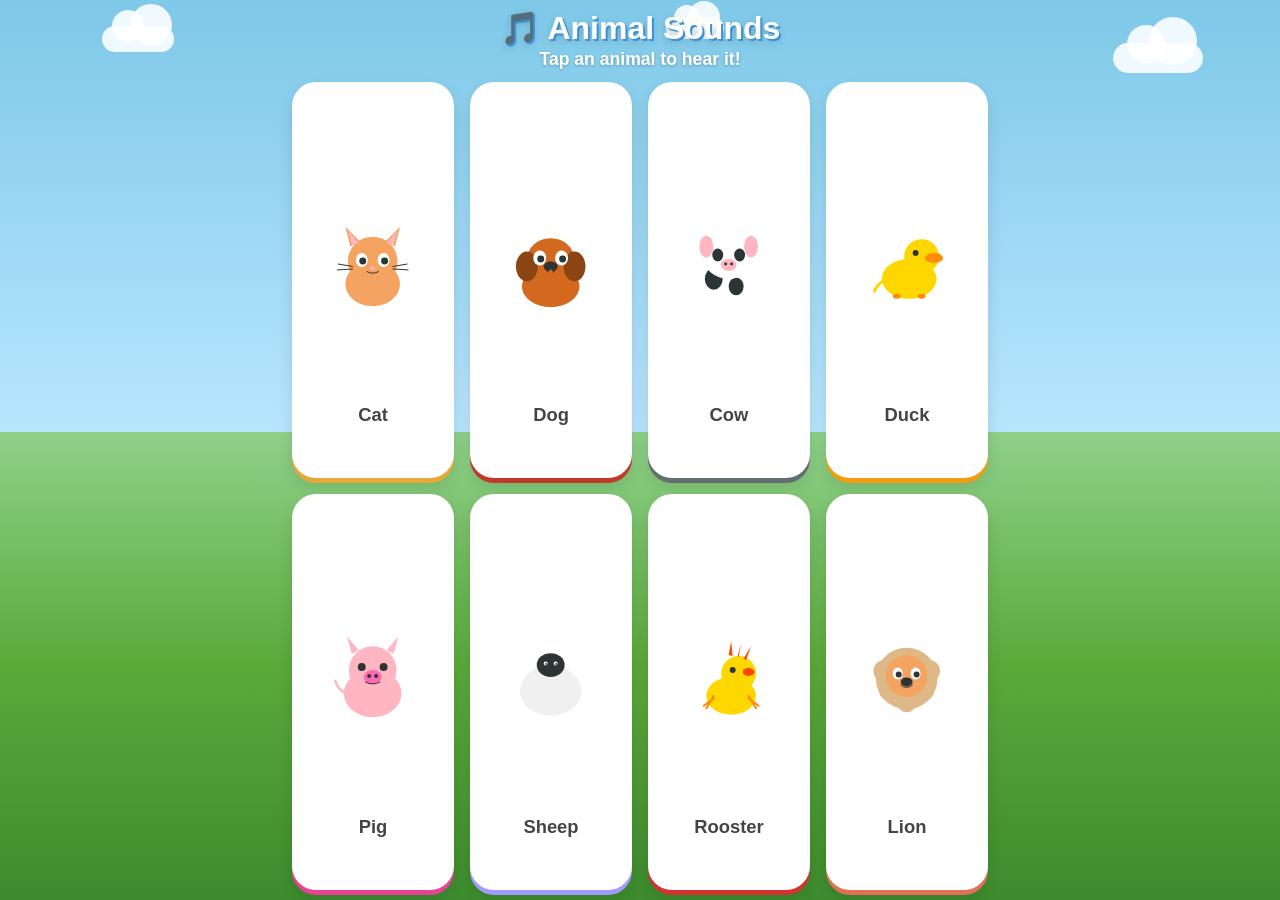
==== animal-sounds.html @ bfddfcd3 "Pack Animal Sounds into one WhatsApp-shareable HTML file - Embed CSS, pictures, and MP3s so the page" ====
<!DOCTYPE html>
<html lang="en">
<head>
  <meta charset="UTF-8">
  <meta name="viewport" content="width=device-width, initial-scale=1, maximum-scale=1, user-scalable=no, viewport-fit=cover">
  <meta name="apple-mobile-web-app-capable" content="yes">
  <meta name="mobile-web-app-capable" content="yes">
  <meta name="apple-mobile-web-app-status-bar-style" content="black-translucent">
  <meta name="theme-color" content="#87CEEB">
  <meta name="format-detection" content="telephone=no">
  <title>Animal Sounds</title>
  <style>
    *, *::before, *::after {
      box-sizing: border-box;
      margin: 0;
      padding: 0;
    }

    html, body {
      height: 100%;
      overflow: hidden;
      -webkit-tap-highlight-color: transparent;
      touch-action: manipulation;
      user-select: none;
      -webkit-user-select: none;
    }

    body {
      font-family: "Chalkboard SE", "Comic Sans MS", "Segoe UI", sans-serif;
      background: linear-gradient(180deg, #7ec8e8 0%, #b8e6ff 48%, #8fd18a 48%, #5aaa3a 100%);
      min-height: 100dvh;
      min-height: 100svh;
      position: relative;
    }

    .sky {
      position: fixed;
      inset: 0 0 52% 0;
      pointer-events: none;
      z-index: 0;
    }

    .cloud {
      position: absolute;
      background: rgba(255,255,255,0.88);
      border-radius: 50px;
      animation: float 8s ease-in-out infinite;
    }
    .cloud::before, .cloud::after {
      content: "";
      position: absolute;
      background: inherit;
      border-radius: 50%;
    }
    .cloud-1 { width: 72px; height: 26px; top: 6%; left: 8%; }
    .cloud-1::before { width: 32px; height: 32px; top: -16px; left: 10px; }
    .cloud-1::after { width: 42px; height: 42px; top: -22px; left: 28px; }
    .cloud-2 { width: 90px; height: 30px; top: 10%; right: 6%; animation-delay: -3s; }
    .cloud-2::before { width: 38px; height: 38px; top: -18px; left: 14px; }
    .cloud-2::after { width: 48px; height: 48px; top: -26px; left: 36px; }
    .cloud-3 { width: 58px; height: 22px; top: 4%; left: 52%; animation-delay: -5s; }
    .cloud-3::before { width: 26px; height: 26px; top: -12px; left: 8px; }
    .cloud-3::after { width: 32px; height: 32px; top: -16px; left: 22px; }

    @keyframes float {
      0%, 100% { transform: translateX(0); }
      50% { transform: translateX(10px); }
    }

    .grass {
      position: fixed;
      bottom: 0; left: 0; right: 0;
      height: 52%;
      background: linear-gradient(180deg, #8fd18a 0%, #5aaa3a 50%, #3d8b2e 100%);
      z-index: 0;
      pointer-events: none;
    }

    .app {
      position: relative;
      z-index: 1;
      height: 100dvh;
      height: 100svh;
      max-width: 720px;
      margin: 0 auto;
      padding:
        max(8px, env(safe-area-inset-top))
        max(12px, env(safe-area-inset-right))
        max(10px, env(safe-area-inset-bottom))
        max(12px, env(safe-area-inset-left));
      display: flex;
      flex-direction: column;
      gap: 8px;
    }

    .header {
      text-align: center;
      flex-shrink: 0;
      padding: 2px 4px 4px;
    }

    .title {
      font-size: clamp(1.35rem, 5.5vw, 2rem);
      color: #fff;
      text-shadow: 2px 2px 0 #3f8fd4, 0 3px 8px rgba(0,0,0,0.18);
      line-height: 1.15;
    }

    .subtitle {
      margin-top: 2px;
      font-size: clamp(0.85rem, 3.4vw, 1.1rem);
      color: #fff;
      text-shadow: 0 1px 3px rgba(0,0,0,0.25);
      font-weight: 700;
    }

    .animals-grid {
      flex: 1;
      min-height: 0;
      display: grid;
      grid-template-columns: 1fr 1fr;
      grid-template-rows: repeat(4, 1fr);
      gap: clamp(8px, 2.2vw, 16px);
    }

    .animal-btn {
      appearance: none;
      border: none;
      cursor: pointer;
      background: #fff;
      border-radius: clamp(16px, 4vw, 24px);
      padding: clamp(6px, 1.8vw, 12px);
      display: flex;
      flex-direction: column;
      align-items: center;
      justify-content: center;
      gap: 2px;
      box-shadow:
        0 5px 0 var(--shadow-color, #ccc),
        0 8px 16px rgba(0,0,0,0.12);
      transition: transform 0.1s ease, box-shadow 0.1s ease;
      position: relative;
      overflow: hidden;
      min-height: 0;
    }

    .animal-btn:active,
    .animal-btn.playing {
      transform: translateY(4px);
      box-shadow:
        0 1px 0 var(--shadow-color, #ccc),
        0 3px 8px rgba(0,0,0,0.1);
    }

    .animal-btn.playing {
      background: #fffbe6;
    }

    .animal-svg {
      width: 72%;
      height: auto;
      max-height: 72%;
      flex: 1;
      min-height: 0;
      pointer-events: none;
      display: flex;
      align-items: center;
      justify-content: center;
    }

    .animal-svg svg {
      width: 100%;
      height: 100%;
      max-height: 100%;
    }

    .animal-name {
      font-size: clamp(0.85rem, 3.4vw, 1.15rem);
      font-weight: 700;
      color: #444;
      pointer-events: none;
      line-height: 1.1;
      flex-shrink: 0;
    }

    @keyframes bounce {
      0%, 100% { transform: scale(1); }
      30% { transform: scale(1.14); }
      60% { transform: scale(0.94); }
    }

    .animal-btn.bounce .animal-svg {
      animation: bounce 0.4s ease;
    }

    .ripple {
      position: absolute;
      border-radius: 50%;
      background: rgba(255, 220, 80, 0.45);
      transform: scale(0);
      animation: ripple 0.5s ease-out;
      pointer-events: none;
    }

    @keyframes ripple {
      to { transform: scale(2.6); opacity: 0; }
    }

    /* Landscape phones: 4 across, 2 down so everything still fits */
    @media (orientation: landscape) and (max-height: 560px) {
      .app { gap: 4px; }
      .header { padding: 0; }
      .subtitle { display: none; }
      .title { font-size: 1.15rem; }
      .animals-grid {
        grid-template-columns: repeat(4, 1fr);
        grid-template-rows: repeat(2, 1fr);
        gap: 8px;
      }
      .animal-name { font-size: 0.85rem; }
    }

    @media (max-height: 700px) {
      .subtitle { display: none; }
      .title { font-size: clamp(1.15rem, 5vw, 1.5rem); }
      .app { gap: 6px; }
    }

    @media (min-width: 700px) and (min-height: 700px) {
      .animals-grid {
        grid-template-columns: repeat(4, 1fr);
        grid-template-rows: repeat(2, 1fr);
      }
    }
  </style>
</head>
<body>
  <div class="sky">
    <div class="cloud cloud-1"></div>
    <div class="cloud cloud-2"></div>
    <div class="cloud cloud-3"></div>
  </div>

  <main class="app">
    <header class="header">
      <h1 class="title">🎵 Animal Sounds</h1>
      <p class="subtitle">Tap an animal to hear it!</p>
    </header>
    <div id="animals-grid" class="animals-grid" aria-label="Animal sounds"></div>
  </main>

  <div class="grass"></div>

  <script>
    const animals = [
      {
        id: "cat",
        name: "Cat",
        shadow: "#e8a838",
        sound: "[data-uri]",
        svg: `<svg viewBox="0 0 200 200" xmlns="http://www.w3.org/2000/svg"><ellipse cx="100" cy="130" rx="55" ry="45" fill="#F4A460"/><circle cx="100" cy="85" r="50" fill="#F4A460"/><polygon points="55,55 45,15 75,45" fill="#F4A460"/><polygon points="145,55 155,15 125,45" fill="#F4A460"/><polygon points="58,52 50,22 72,48" fill="#FFB6C1"/><polygon points="142,52 150,22 128,48" fill="#FFB6C1"/><ellipse cx="78" cy="82" rx="12" ry="14" fill="#fff"/><ellipse cx="122" cy="82" rx="12" ry="14" fill="#fff"/><circle cx="80" cy="84" r="7" fill="#2d3436"/><circle cx="124" cy="84" r="7" fill="#2d3436"/><ellipse cx="100" cy="98" rx="5" ry="4" fill="#FFB6C1"/><path d="M88,105 Q100,112 112,105" stroke="#2d3436" stroke-width="2" fill="none"/><line x1="60" y1="95" x2="30" y2="90" stroke="#2d3436" stroke-width="2"/><line x1="60" y1="100" x2="28" y2="102" stroke="#2d3436" stroke-width="2"/><line x1="140" y1="95" x2="170" y2="90" stroke="#2d3436" stroke-width="2"/><line x1="140" y1="100" x2="172" y2="102" stroke="#2d3436" stroke-width="2"/></svg>`
      },
      {
        id: "dog",
        name: "Dog",
        shadow: "#c0392b",
        sound: "[data-uri]",
        svg: `<svg viewBox="0 0 200 200" xmlns="http://www.w3.org/2000/svg"><ellipse cx="100" cy="135" rx="58" ry="42" fill="#D2691E"/><ellipse cx="100" cy="82" rx="48" ry="44" fill="#D2691E"/><ellipse cx="52" cy="95" rx="22" ry="30" fill="#8B4513"/><ellipse cx="148" cy="95" rx="22" ry="30" fill="#8B4513"/><ellipse cx="78" cy="78" rx="13" ry="15" fill="#fff"/><ellipse cx="122" cy="78" rx="13" ry="15" fill="#fff"/><circle cx="80" cy="80" r="7" fill="#2d3436"/><circle cx="124" cy="80" r="7" fill="#2d3436"/><ellipse cx="100" cy="95" rx="14" ry="10" fill="#2d3436"/><path d="M90,102 Q100,112 110,102" stroke="#2d3436" stroke-width="2" fill="none"/><path d="M100,105 Q100,125 85,130" stroke="#D2691E" stroke-width="8" fill="none" stroke-linecap="round"/></svg>`
      },
      {
        id: "cow",
        name: "Cow",
        shadow: "#636e72",
        sound: "[data-uri]",
        svg: `<svg viewBox="0 0 200 200" xmlns="http://www.w3.org/2000/svg"><ellipse cx="100" cy="130" rx="60" ry="45" fill="#fff"/><ellipse cx="70" cy="120" rx="18" ry="22" fill="#2d3436"/><ellipse cx="115" cy="135" rx="15" ry="18" fill="#2d3436"/><ellipse cx="100" cy="78" rx="50" ry="42" fill="#fff"/><ellipse cx="55" cy="55" rx="14" ry="22" fill="#FFB6C1"/><ellipse cx="145" cy="55" rx="14" ry="22" fill="#FFB6C1"/><ellipse cx="78" cy="72" rx="11" ry="13" fill="#2d3436"/><ellipse cx="122" cy="72" rx="11" ry="13" fill="#2d3436"/><ellipse cx="100" cy="92" rx="16" ry="12" fill="#FFB6C1"/><circle cx="94" cy="90" r="3" fill="#2d3436"/><circle cx="106" cy="90" r="3" fill="#2d3436"/></svg>`
      },
      {
        id: "duck",
        name: "Duck",
        shadow: "#f39c12",
        sound: "[data-uri]",
        svg: `<svg viewBox="0 0 200 200" xmlns="http://www.w3.org/2000/svg"><ellipse cx="105" cy="120" rx="55" ry="40" fill="#FFD700"/><circle cx="130" cy="75" r="35" fill="#FFD700"/><ellipse cx="155" cy="78" rx="18" ry="10" fill="#FF8C00"/><circle cx="118" cy="68" r="6" fill="#2d3436"/><path d="M60,120 Q40,130 35,145" stroke="#FFD700" stroke-width="6" fill="none" stroke-linecap="round"/><ellipse cx="80" cy="155" rx="8" ry="5" fill="#FF8C00"/><ellipse cx="130" cy="155" rx="8" ry="5" fill="#FF8C00"/></svg>`
      },
      {
        id: "pig",
        name: "Pig",
        shadow: "#e84393",
        sound: "[data-uri]",
        svg: `<svg viewBox="0 0 200 200" xmlns="http://www.w3.org/2000/svg"><ellipse cx="100" cy="125" rx="58" ry="48" fill="#FFB6C1"/><circle cx="100" cy="78" r="48" fill="#FFB6C1"/><polygon points="58,45 48,10 72,38" fill="#FFB6C1"/><polygon points="142,45 152,10 128,38" fill="#FFB6C1"/><circle cx="78" cy="72" r="8" fill="#2d3436"/><circle cx="122" cy="72" r="8" fill="#2d3436"/><ellipse cx="100" cy="92" rx="18" ry="14" fill="#FF69B4"/><circle cx="93" cy="90" r="4" fill="#2d3436"/><circle cx="107" cy="90" r="4" fill="#2d3436"/><path d="M85,102 Q100,110 115,102" stroke="#2d3436" stroke-width="2" fill="none"/><path d="M55,130 Q30,120 25,100" stroke="#FFB6C1" stroke-width="5" fill="none" stroke-linecap="round"/></svg>`
      },
      {
        id: "sheep",
        name: "Sheep",
        shadow: "#a29bfe",
        sound: "[data-uri]",
        svg: `<svg viewBox="0 0 200 200" xmlns="http://www.w3.org/2000/svg"><ellipse cx="100" cy="120" rx="62" ry="50" fill="#f0f0f0"/><circle cx="70" cy="105" r="22" fill="#f0f0f0"/><circle cx="130" cy="105" r="22" fill="#f0f0f0"/><circle cx="85" cy="85" r="20" fill="#f0f0f0"/><circle cx="115" cy="85" r="20" fill="#f0f0f0"/><circle cx="100" cy="72" r="18" fill="#f0f0f0"/><ellipse cx="100" cy="68" rx="28" ry="24" fill="#2d3436"/><circle cx="90" cy="65" r="4" fill="#fff"/><circle cx="110" cy="65" r="4" fill="#fff"/><circle cx="91" cy="66" r="2" fill="#2d3436"/><circle cx="111" cy="66" r="2" fill="#2d3436"/></svg>`
      },
      {
        id: "rooster",
        name: "Rooster",
        shadow: "#d63031",
        sound: "[data-uri]",
        svg: `<svg viewBox="0 0 200 200" xmlns="http://www.w3.org/2000/svg"><ellipse cx="105" cy="130" rx="50" ry="38" fill="#FFD700"/><circle cx="120" cy="85" r="35" fill="#FFD700"/><polygon points="130,55 145,30 135,58" fill="#FF4500"/><polygon points="120,52 125,25 118,50" fill="#FF4500"/><polygon points="108,50 105,20 100,48" fill="#FF4500"/><ellipse cx="140" cy="82" rx="12" ry="8" fill="#FF4500"/><circle cx="108" cy="78" r="6" fill="#2d3436"/><path d="M70,130 L55,155 M70,135 L50,150" stroke="#FF8C00" stroke-width="4" stroke-linecap="round"/><path d="M140,130 L155,155 M140,135 L160,150" stroke="#FF8C00" stroke-width="4" stroke-linecap="round"/></svg>`
      },
      {
        id: "lion",
        name: "Lion",
        shadow: "#e17055",
        sound: "[data-uri]",
        svg: `<svg viewBox="0 0 200 200" xmlns="http://www.w3.org/2000/svg"><circle cx="100" cy="95" r="62" fill="#DEB887"/><circle cx="55" cy="80" r="22" fill="#DEB887"/><circle cx="145" cy="80" r="22" fill="#DEB887"/><circle cx="65" cy="120" r="20" fill="#DEB887"/><circle cx="135" cy="120" r="20" fill="#DEB887"/><circle cx="100" cy="145" r="18" fill="#DEB887"/><circle cx="100" cy="90" r="42" fill="#F4A460"/><ellipse cx="82" cy="85" rx="10" ry="12" fill="#fff"/><ellipse cx="118" cy="85" rx="10" ry="12" fill="#fff"/><circle cx="84" cy="87" r="6" fill="#2d3436"/><circle cx="120" cy="87" r="6" fill="#2d3436"/><ellipse cx="100" cy="102" rx="12" ry="9" fill="#2d3436"/><path d="M88,108 Q100,118 112,108" stroke="#2d3436" stroke-width="2" fill="none"/></svg>`
      }
    ];

    const grid = document.getElementById("animals-grid");
    let currentAudio = null;
    let currentButton = null;

    function createRipple(button, event) {
      const rect = button.getBoundingClientRect();
      const size = Math.max(rect.width, rect.height);
      const ripple = document.createElement("span");
      ripple.className = "ripple";
      ripple.style.width = ripple.style.height = size + "px";
      const x = (event.clientX || (event.touches && event.touches[0].clientX) || rect.left + rect.width / 2) - rect.left - size / 2;
      const y = (event.clientY || (event.touches && event.touches[0].clientY) || rect.top + rect.height / 2) - rect.top - size / 2;
      ripple.style.left = x + "px";
      ripple.style.top = y + "px";
      button.appendChild(ripple);
      ripple.addEventListener("animationend", () => ripple.remove());
    }

    function stopCurrentSound() {
      if (currentAudio) {
        currentAudio.pause();
        currentAudio.currentTime = 0;
        currentAudio = null;
      }
      if (currentButton) {
        currentButton.classList.remove("playing");
        currentButton = null;
      }
    }

    function playAnimalSound(animal, button, event) {
      stopCurrentSound();
      button.classList.add("bounce", "playing");
      button.addEventListener("animationend", () => button.classList.remove("bounce"), { once: true });
      if (event) createRipple(button, event);

      const audio = new Audio(animal.sound);
      currentAudio = audio;
      currentButton = button;

      audio.addEventListener("ended", () => {
        button.classList.remove("playing");
        if (currentAudio === audio) {
          currentAudio = null;
          currentButton = null;
        }
      });

      audio.play().catch(() => button.classList.remove("playing"));
    }

    animals.forEach((animal) => {
      const button = document.createElement("button");
      button.className = "animal-btn";
      button.type = "button";
      button.setAttribute("aria-label", "Play " + animal.name + " sound");
      button.style.setProperty("--shadow-color", animal.shadow);
      button.innerHTML = '<div class="animal-svg">' + animal.svg + '</div><span class="animal-name">' + animal.name + "</span>";
      button.addEventListener("click", (event) => playAnimalSound(animal, button, event));
      grid.appendChild(button);
    });
  </script>
</body>
</html>
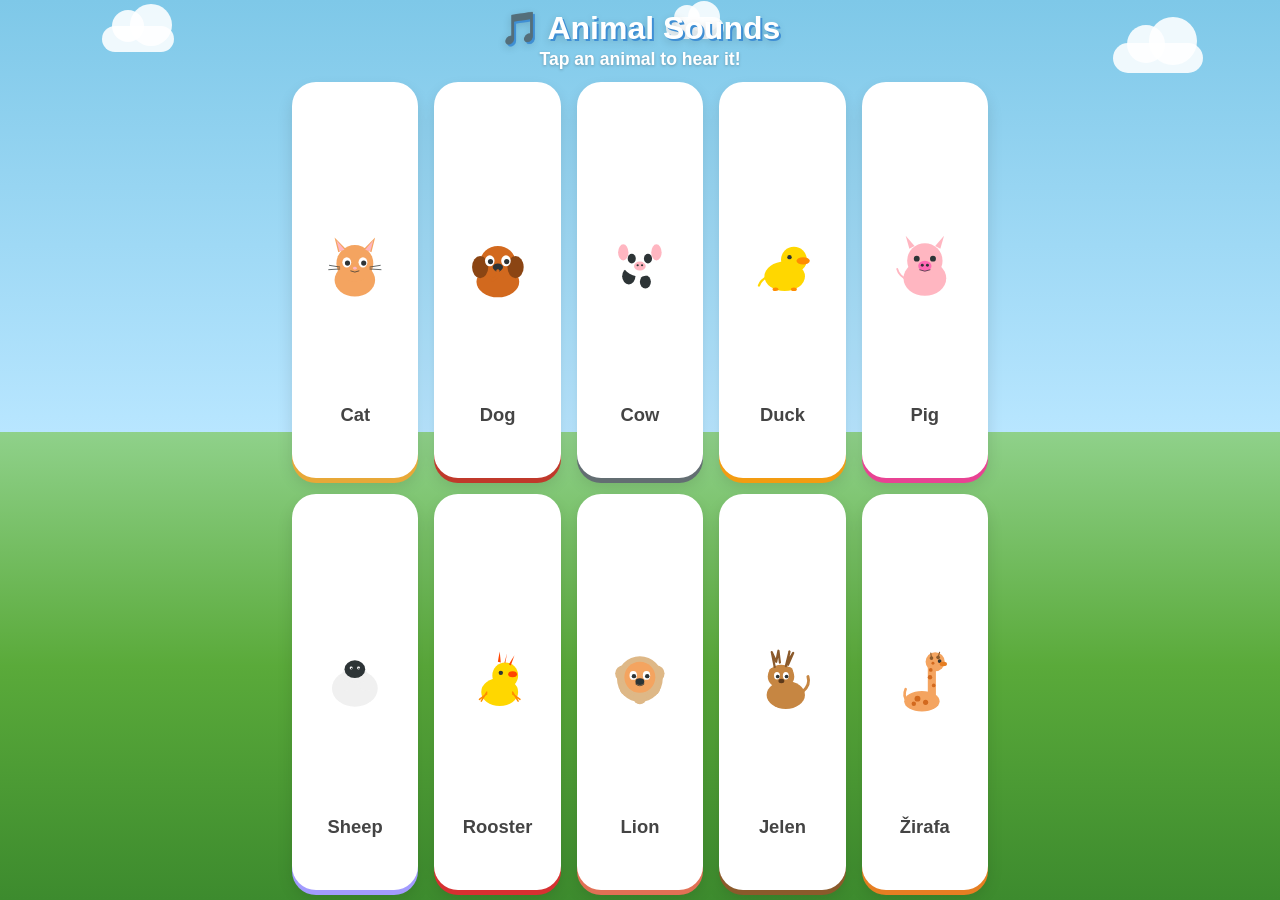
==== commit add833af: "Use playful human-style animal imitations Replace realistic recordings with short spoken sounds a pa" ====
--- a/animal-sounds.html
+++ b/animal-sounds.html
@@ -119,7 +119,7 @@
       min-height: 0;
       display: grid;
       grid-template-columns: 1fr 1fr;
-      grid-template-rows: repeat(4, 1fr);
+      grid-template-rows: repeat(5, 1fr);
       gap: clamp(8px, 2.2vw, 16px);
     }
 
@@ -206,14 +206,14 @@
       to { transform: scale(2.6); opacity: 0; }
     }
 
-    /* Landscape phones: 4 across, 2 down so everything still fits */
+    /* Landscape phones: 5 across, 2 down so everything still fits */
     @media (orientation: landscape) and (max-height: 560px) {
       .app { gap: 4px; }
       .header { padding: 0; }
       .subtitle { display: none; }
       .title { font-size: 1.15rem; }
       .animals-grid {
-        grid-template-columns: repeat(4, 1fr);
+        grid-template-columns: repeat(5, 1fr);
         grid-template-rows: repeat(2, 1fr);
         gap: 8px;
       }
@@ -228,7 +228,7 @@
 
     @media (min-width: 700px) and (min-height: 700px) {
       .animals-grid {
-        grid-template-columns: repeat(4, 1fr);
+        grid-template-columns: repeat(5, 1fr);
         grid-template-rows: repeat(2, 1fr);
       }
     }
@@ -257,57 +257,71 @@
         id: "cat",
         name: "Cat",
         shadow: "#e8a838",
-        sound: "[data-uri]",
+        sound: "[data-uri]",
         svg: `<svg viewBox="0 0 200 200" xmlns="http://www.w3.org/2000/svg"><ellipse cx="100" cy="130" rx="55" ry="45" fill="#F4A460"/><circle cx="100" cy="85" r="50" fill="#F4A460"/><polygon points="55,55 45,15 75,45" fill="#F4A460"/><polygon points="145,55 155,15 125,45" fill="#F4A460"/><polygon points="58,52 50,22 72,48" fill="#FFB6C1"/><polygon points="142,52 150,22 128,48" fill="#FFB6C1"/><ellipse cx="78" cy="82" rx="12" ry="14" fill="#fff"/><ellipse cx="122" cy="82" rx="12" ry="14" fill="#fff"/><circle cx="80" cy="84" r="7" fill="#2d3436"/><circle cx="124" cy="84" r="7" fill="#2d3436"/><ellipse cx="100" cy="98" rx="5" ry="4" fill="#FFB6C1"/><path d="M88,105 Q100,112 112,105" stroke="#2d3436" stroke-width="2" fill="none"/><line x1="60" y1="95" x2="30" y2="90" stroke="#2d3436" stroke-width="2"/><line x1="60" y1="100" x2="28" y2="102" stroke="#2d3436" stroke-width="2"/><line x1="140" y1="95" x2="170" y2="90" stroke="#2d3436" stroke-width="2"/><line x1="140" y1="100" x2="172" y2="102" stroke="#2d3436" stroke-width="2"/></svg>`
       },
       {
         id: "dog",
         name: "Dog",
         shadow: "#c0392b",
-        sound: "[data-uri]",
+        sound: "[data-uri]",
         svg: `<svg viewBox="0 0 200 200" xmlns="http://www.w3.org/2000/svg"><ellipse cx="100" cy="135" rx="58" ry="42" fill="#D2691E"/><ellipse cx="100" cy="82" rx="48" ry="44" fill="#D2691E"/><ellipse cx="52" cy="95" rx="22" ry="30" fill="#8B4513"/><ellipse cx="148" cy="95" rx="22" ry="30" fill="#8B4513"/><ellipse cx="78" cy="78" rx="13" ry="15" fill="#fff"/><ellipse cx="122" cy="78" rx="13" ry="15" fill="#fff"/><circle cx="80" cy="80" r="7" fill="#2d3436"/><circle cx="124" cy="80" r="7" fill="#2d3436"/><ellipse cx="100" cy="95" rx="14" ry="10" fill="#2d3436"/><path d="M90,102 Q100,112 110,102" stroke="#2d3436" stroke-width="2" fill="none"/><path d="M100,105 Q100,125 85,130" stroke="#D2691E" stroke-width="8" fill="none" stroke-linecap="round"/></svg>`
       },
       {
         id: "cow",
         name: "Cow",
         shadow: "#636e72",
-        sound: "[data-uri]",
+        sound: "[data-uri]",
         svg: `<svg viewBox="0 0 200 200" xmlns="http://www.w3.org/2000/svg"><ellipse cx="100" cy="130" rx="60" ry="45" fill="#fff"/><ellipse cx="70" cy="120" rx="18" ry="22" fill="#2d3436"/><ellipse cx="115" cy="135" rx="15" ry="18" fill="#2d3436"/><ellipse cx="100" cy="78" rx="50" ry="42" fill="#fff"/><ellipse cx="55" cy="55" rx="14" ry="22" fill="#FFB6C1"/><ellipse cx="145" cy="55" rx="14" ry="22" fill="#FFB6C1"/><ellipse cx="78" cy="72" rx="11" ry="13" fill="#2d3436"/><ellipse cx="122" cy="72" rx="11" ry="13" fill="#2d3436"/><ellipse cx="100" cy="92" rx="16" ry="12" fill="#FFB6C1"/><circle cx="94" cy="90" r="3" fill="#2d3436"/><circle cx="106" cy="90" r="3" fill="#2d3436"/></svg>`
       },
       {
         id: "duck",
         name: "Duck",
         shadow: "#f39c12",
-        sound: "[data-uri]",
+        sound: "[data-uri]",
         svg: `<svg viewBox="0 0 200 200" xmlns="http://www.w3.org/2000/svg"><ellipse cx="105" cy="120" rx="55" ry="40" fill="#FFD700"/><circle cx="130" cy="75" r="35" fill="#FFD700"/><ellipse cx="155" cy="78" rx="18" ry="10" fill="#FF8C00"/><circle cx="118" cy="68" r="6" fill="#2d3436"/><path d="M60,120 Q40,130 35,145" stroke="#FFD700" stroke-width="6" fill="none" stroke-linecap="round"/><ellipse cx="80" cy="155" rx="8" ry="5" fill="#FF8C00"/><ellipse cx="130" cy="155" rx="8" ry="5" fill="#FF8C00"/></svg>`
       },
       {
         id: "pig",
         name: "Pig",
         shadow: "#e84393",
-        sound: "[data-uri]",
+        sound: "[data-uri]",
         svg: `<svg viewBox="0 0 200 200" xmlns="http://www.w3.org/2000/svg"><ellipse cx="100" cy="125" rx="58" ry="48" fill="#FFB6C1"/><circle cx="100" cy="78" r="48" fill="#FFB6C1"/><polygon points="58,45 48,10 72,38" fill="#FFB6C1"/><polygon points="142,45 152,10 128,38" fill="#FFB6C1"/><circle cx="78" cy="72" r="8" fill="#2d3436"/><circle cx="122" cy="72" r="8" fill="#2d3436"/><ellipse cx="100" cy="92" rx="18" ry="14" fill="#FF69B4"/><circle cx="93" cy="90" r="4" fill="#2d3436"/><circle cx="107" cy="90" r="4" fill="#2d3436"/><path d="M85,102 Q100,110 115,102" stroke="#2d3436" stroke-width="2" fill="none"/><path d="M55,130 Q30,120 25,100" stroke="#FFB6C1" stroke-width="5" fill="none" stroke-linecap="round"/></svg>`
       },
       {
         id: "sheep",
         name: "Sheep",
         shadow: "#a29bfe",
-        sound: "[data-uri]",
+        sound: "[data-uri]",
         svg: `<svg viewBox="0 0 200 200" xmlns="http://www.w3.org/2000/svg"><ellipse cx="100" cy="120" rx="62" ry="50" fill="#f0f0f0"/><circle cx="70" cy="105" r="22" fill="#f0f0f0"/><circle cx="130" cy="105" r="22" fill="#f0f0f0"/><circle cx="85" cy="85" r="20" fill="#f0f0f0"/><circle cx="115" cy="85" r="20" fill="#f0f0f0"/><circle cx="100" cy="72" r="18" fill="#f0f0f0"/><ellipse cx="100" cy="68" rx="28" ry="24" fill="#2d3436"/><circle cx="90" cy="65" r="4" fill="#fff"/><circle cx="110" cy="65" r="4" fill="#fff"/><circle cx="91" cy="66" r="2" fill="#2d3436"/><circle cx="111" cy="66" r="2" fill="#2d3436"/></svg>`
       },
       {
         id: "rooster",
         name: "Rooster",
         shadow: "#d63031",
-        sound: "[data-uri]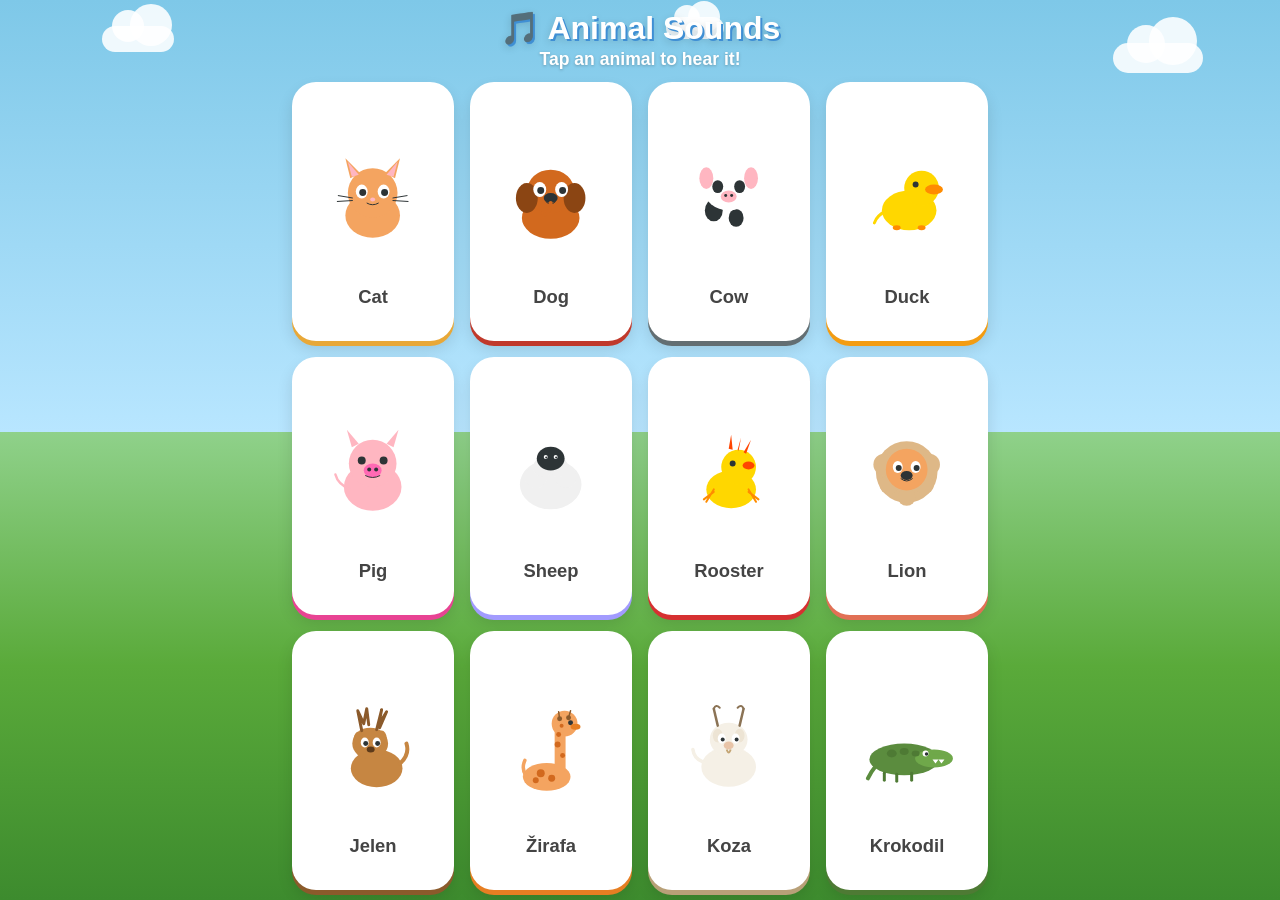
==== commit 7a4e32a0: "Swap odd cat/dog/sheep/lion/giraffe clips; add goat and crocodile Co-authored-by: MatendaM <MatendaM" ====
--- a/animal-sounds.html
+++ b/animal-sounds.html
@@ -118,8 +118,8 @@
       flex: 1;
       min-height: 0;
       display: grid;
-      grid-template-columns: 1fr 1fr;
-      grid-template-rows: repeat(5, 1fr);
+      grid-template-columns: repeat(3, 1fr);
+      grid-template-rows: repeat(4, 1fr);
       gap: clamp(8px, 2.2vw, 16px);
     }
 
@@ -206,14 +206,14 @@
       to { transform: scale(2.6); opacity: 0; }
     }
 
-    /* Landscape phones: 5 across, 2 down so everything still fits */
+    /* Landscape phones: 6 across, 2 down so everything still fits */
     @media (orientation: landscape) and (max-height: 560px) {
       .app { gap: 4px; }
       .header { padding: 0; }
       .subtitle { display: none; }
       .title { font-size: 1.15rem; }
       .animals-grid {
-        grid-template-columns: repeat(5, 1fr);
+        grid-template-columns: repeat(6, 1fr);
         grid-template-rows: repeat(2, 1fr);
         gap: 8px;
       }
@@ -228,8 +228,8 @@
 
     @media (min-width: 700px) and (min-height: 700px) {
       .animals-grid {
-        grid-template-columns: repeat(5, 1fr);
-        grid-template-rows: repeat(2, 1fr);
+        grid-template-columns: repeat(4, 1fr);
+        grid-template-rows: repeat(3, 1fr);
       }
     }
   </style>
@@ -257,71 +257,85 @@
         id: "cat",
         name: "Cat",
         shadow: "#e8a838",
-        sound: "[data-uri]",
+        sound: "[data-uri]",
         svg: `<svg viewBox="0 0 200 200" xmlns="http://www.w3.org/2000/svg"><ellipse cx="100" cy="130" rx="55" ry="45" fill="#F4A460"/><circle cx="100" cy="85" r="50" fill="#F4A460"/><polygon points="55,55 45,15 75,45" fill="#F4A460"/><polygon points="145,55 155,15 125,45" fill="#F4A460"/><polygon points="58,52 50,22 72,48" fill="#FFB6C1"/><polygon points="142,52 150,22 128,48" fill="#FFB6C1"/><ellipse cx="78" cy="82" rx="12" ry="14" fill="#fff"/><ellipse cx="122" cy="82" rx="12" ry="14" fill="#fff"/><circle cx="80" cy="84" r="7" fill="#2d3436"/><circle cx="124" cy="84" r="7" fill="#2d3436"/><ellipse cx="100" cy="98" rx="5" ry="4" fill="#FFB6C1"/><path d="M88,105 Q100,112 112,105" stroke="#2d3436" stroke-width="2" fill="none"/><line x1="60" y1="95" x2="30" y2="90" stroke="#2d3436" stroke-width="2"/><line x1="60" y1="100" x2="28" y2="102" stroke="#2d3436" stroke-width="2"/><line x1="140" y1="95" x2="170" y2="90" stroke="#2d3436" stroke-width="2"/><line x1="140" y1="100" x2="172" y2="102" stroke="#2d3436" stroke-width="2"/></svg>`
       },
       {
         id: "dog",
         name: "Dog",
         shadow: "#c0392b",
-        sound: "[data-uri]",
+        sound: "[data-uri]",
         svg: `<svg viewBox="0 0 200 200" xmlns="http://www.w3.org/2000/svg"><ellipse cx="100" cy="135" rx="58" ry="42" fill="#D2691E"/><ellipse cx="100" cy="82" rx="48" ry="44" fill="#D2691E"/><ellipse cx="52" cy="95" rx="22" ry="30" fill="#8B4513"/><ellipse cx="148" cy="95" rx="22" ry="30" fill="#8B4513"/><ellipse cx="78" cy="78" rx="13" ry="15" fill="#fff"/><ellipse cx="122" cy="78" rx="13" ry="15" fill="#fff"/><circle cx="80" cy="80" r="7" fill="#2d3436"/><circle cx="124" cy="80" r="7" fill="#2d3436"/><ellipse cx="100" cy="95" rx="14" ry="10" fill="#2d3436"/><path d="M90,102 Q100,112 110,102" stroke="#2d3436" stroke-width="2" fill="none"/><path d="M100,105 Q100,125 85,130" stroke="#D2691E" stroke-width="8" fill="none" stroke-linecap="round"/></svg>`
       },
       {
         id: "cow",
         name: "Cow",
         shadow: "#636e72",
-        sound: "[data-uri]",
+        sound: "[data-uri]",
         svg: `<svg viewBox="0 0 200 200" xmlns="http://www.w3.org/2000/svg"><ellipse cx="100" cy="130" rx="60" ry="45" fill="#fff"/><ellipse cx="70" cy="120" rx="18" ry="22" fill="#2d3436"/><ellipse cx="115" cy="135" rx="15" ry="18" fill="#2d3436"/><ellipse cx="100" cy="78" rx="50" ry="42" fill="#fff"/><ellipse cx="55" cy="55" rx="14" ry="22" fill="#FFB6C1"/><ellipse cx="145" cy="55" rx="14" ry="22" fill="#FFB6C1"/><ellipse cx="78" cy="72" rx="11" ry="13" fill="#2d3436"/><ellipse cx="122" cy="72" rx="11" ry="13" fill="#2d3436"/><ellipse cx="100" cy="92" rx="16" ry="12" fill="#FFB6C1"/><circle cx="94" cy="90" r="3" fill="#2d3436"/><circle cx="106" cy="90" r="3" fill="#2d3436"/></svg>`
       },
       {
         id: "duck",
         name: "Duck",
         shadow: "#f39c12",
-        sound: "[data-uri]",
+        sound: "[data-uri]",
         svg: `<svg viewBox="0 0 200 200" xmlns="http://www.w3.org/2000/svg"><ellipse cx="105" cy="120" rx="55" ry="40" fill="#FFD700"/><circle cx="130" cy="75" r="35" fill="#FFD700"/><ellipse cx="155" cy="78" rx="18" ry="10" fill="#FF8C00"/><circle cx="118" cy="68" r="6" fill="#2d3436"/><path d="M60,120 Q40,130 35,145" stroke="#FFD700" stroke-width="6" fill="none" stroke-linecap="round"/><ellipse cx="80" cy="155" rx="8" ry="5" fill="#FF8C00"/><ellipse cx="130" cy="155" rx="8" ry="5" fill="#FF8C00"/></svg>`
       },
       {
         id: "pig",
         name: "Pig",
         shadow: "#e84393",
-        sound: "[data-uri]",
+        sound: "[data-uri]",
         svg: `<svg viewBox="0 0 200 200" xmlns="http://www.w3.org/2000/svg"><ellipse cx="100" cy="125" rx="58" ry="48" fill="#FFB6C1"/><circle cx="100" cy="78" r="48" fill="#FFB6C1"/><polygon points="58,45 48,10 72,38" fill="#FFB6C1"/><polygon points="142,45 152,10 128,38" fill="#FFB6C1"/><circle cx="78" cy="72" r="8" fill="#2d3436"/><circle cx="122" cy="72" r="8" fill="#2d3436"/><ellipse cx="100" cy="92" rx="18" ry="14" fill="#FF69B4"/><circle cx="93" cy="90" r="4" fill="#2d3436"/><circle cx="107" cy="90" r="4" fill="#2d3436"/><path d="M85,102 Q100,110 115,102" stroke="#2d3436" stroke-width="2" fill="none"/><path d="M55,130 Q30,120 25,100" stroke="#FFB6C1" stroke-width="5" fill="none" stroke-linecap="round"/></svg>`
       },
       {
         id: "sheep",
         name: "Sheep",
         shadow: "#a29bfe",
-        sound: "[data-uri]",
+        sound: "[data-uri]",
         svg: `<svg viewBox="0 0 200 200" xmlns="http://www.w3.org/2000/svg"><ellipse cx="100" cy="120" rx="62" ry="50" fill="#f0f0f0"/><circle cx="70" cy="105" r="22" fill="#f0f0f0"/><circle cx="130" cy="105" r="22" fill="#f0f0f0"/><circle cx="85" cy="85" r="20" fill="#f0f0f0"/><circle cx="115" cy="85" r="20" fill="#f0f0f0"/><circle cx="100" cy="72" r="18" fill="#f0f0f0"/><ellipse cx="100" cy="68" rx="28" ry="24" fill="#2d3436"/><circle cx="90" cy="65" r="4" fill="#fff"/><circle cx="110" cy="65" r="4" fill="#fff"/><circle cx="91" cy="66" r="2" fill="#2d3436"/><circle cx="111" cy="66" r="2" fill="#2d3436"/></svg>`
       },
       {
         id: "rooster",
         name: "Rooster",
         shadow: "#d63031",
-        sound: "[data-uri]",
+        sound: "[data-uri]",
         svg: `<svg viewBox="0 0 200 200" xmlns="http://www.w3.org/2000/svg"><ellipse cx="105" cy="130" rx="50" ry="38" fill="#FFD700"/><circle cx="120" cy="85" r="35" fill="#FFD700"/><polygon points="130,55 145,30 135,58" fill="#FF4500"/><polygon points="120,52 125,25 118,50" fill="#FF4500"/><polygon points="108,50 105,20 100,48" fill="#FF4500"/><ellipse cx="140" cy="82" rx="12" ry="8" fill="#FF4500"/><circle cx="108" cy="78" r="6" fill="#2d3436"/><path d="M70,130 L55,155 M70,135 L50,150" stroke="#FF8C00" stroke-width="4" stroke-linecap="round"/><path d="M140,130 L155,155 M140,135 L160,150" stroke="#FF8C00" stroke-width="4" stroke-linecap="round"/></svg>`
       },
       {
         id: "lion",
         name: "Lion",
         shadow: "#e17055",
-        sound: "[data-uri]",
+        sound: "[data-uri]